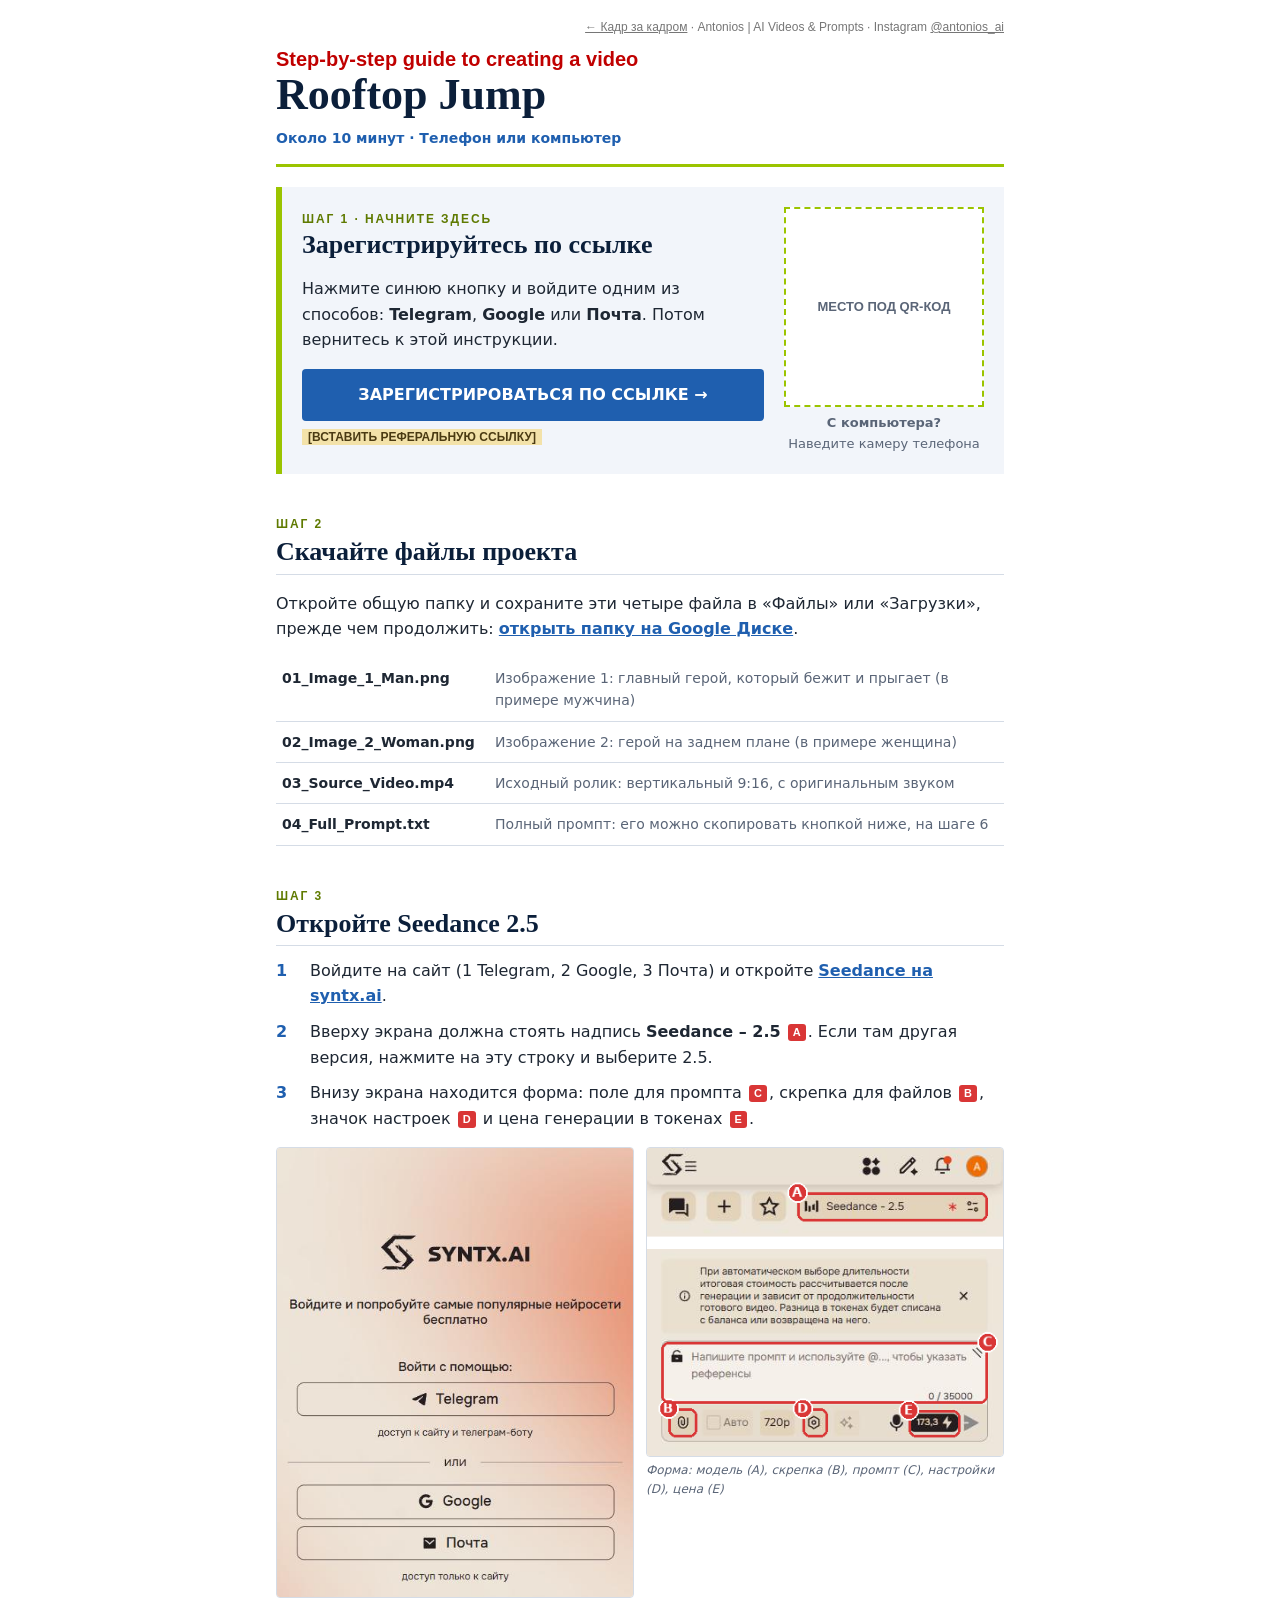
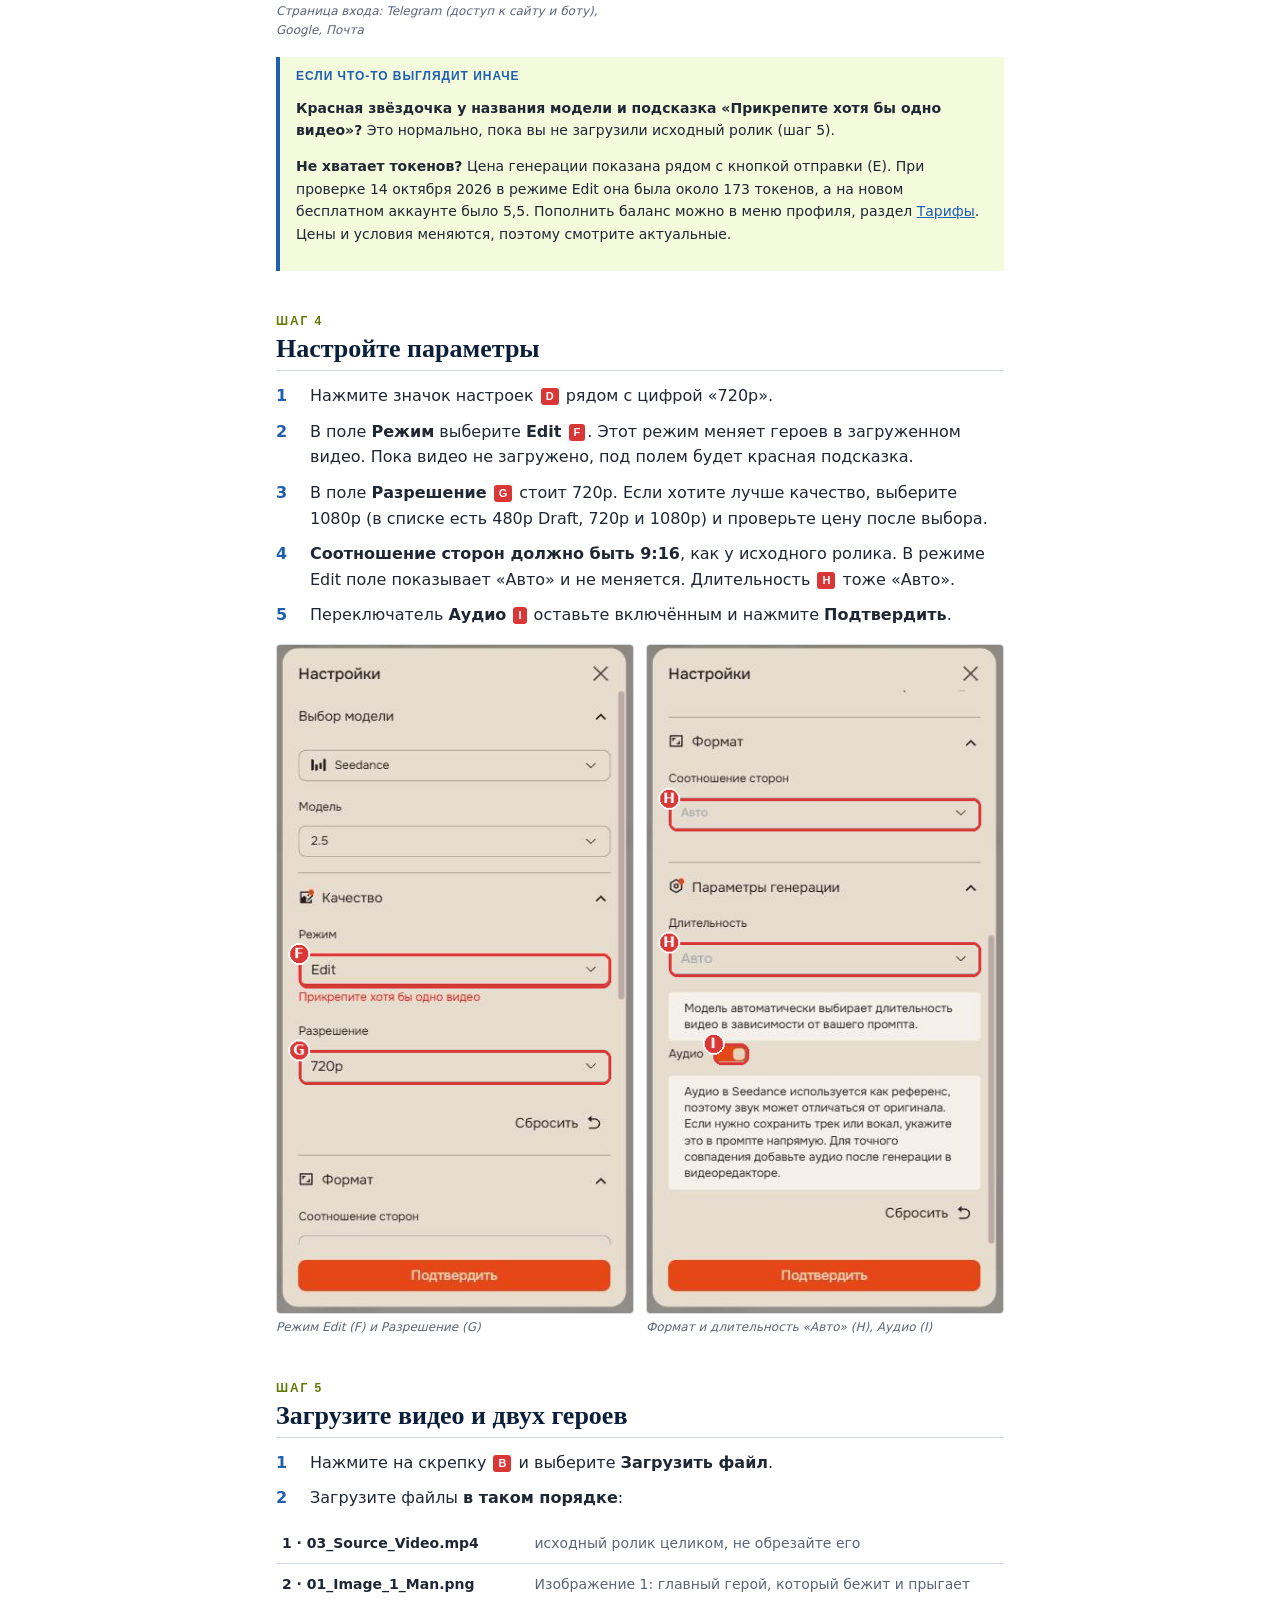
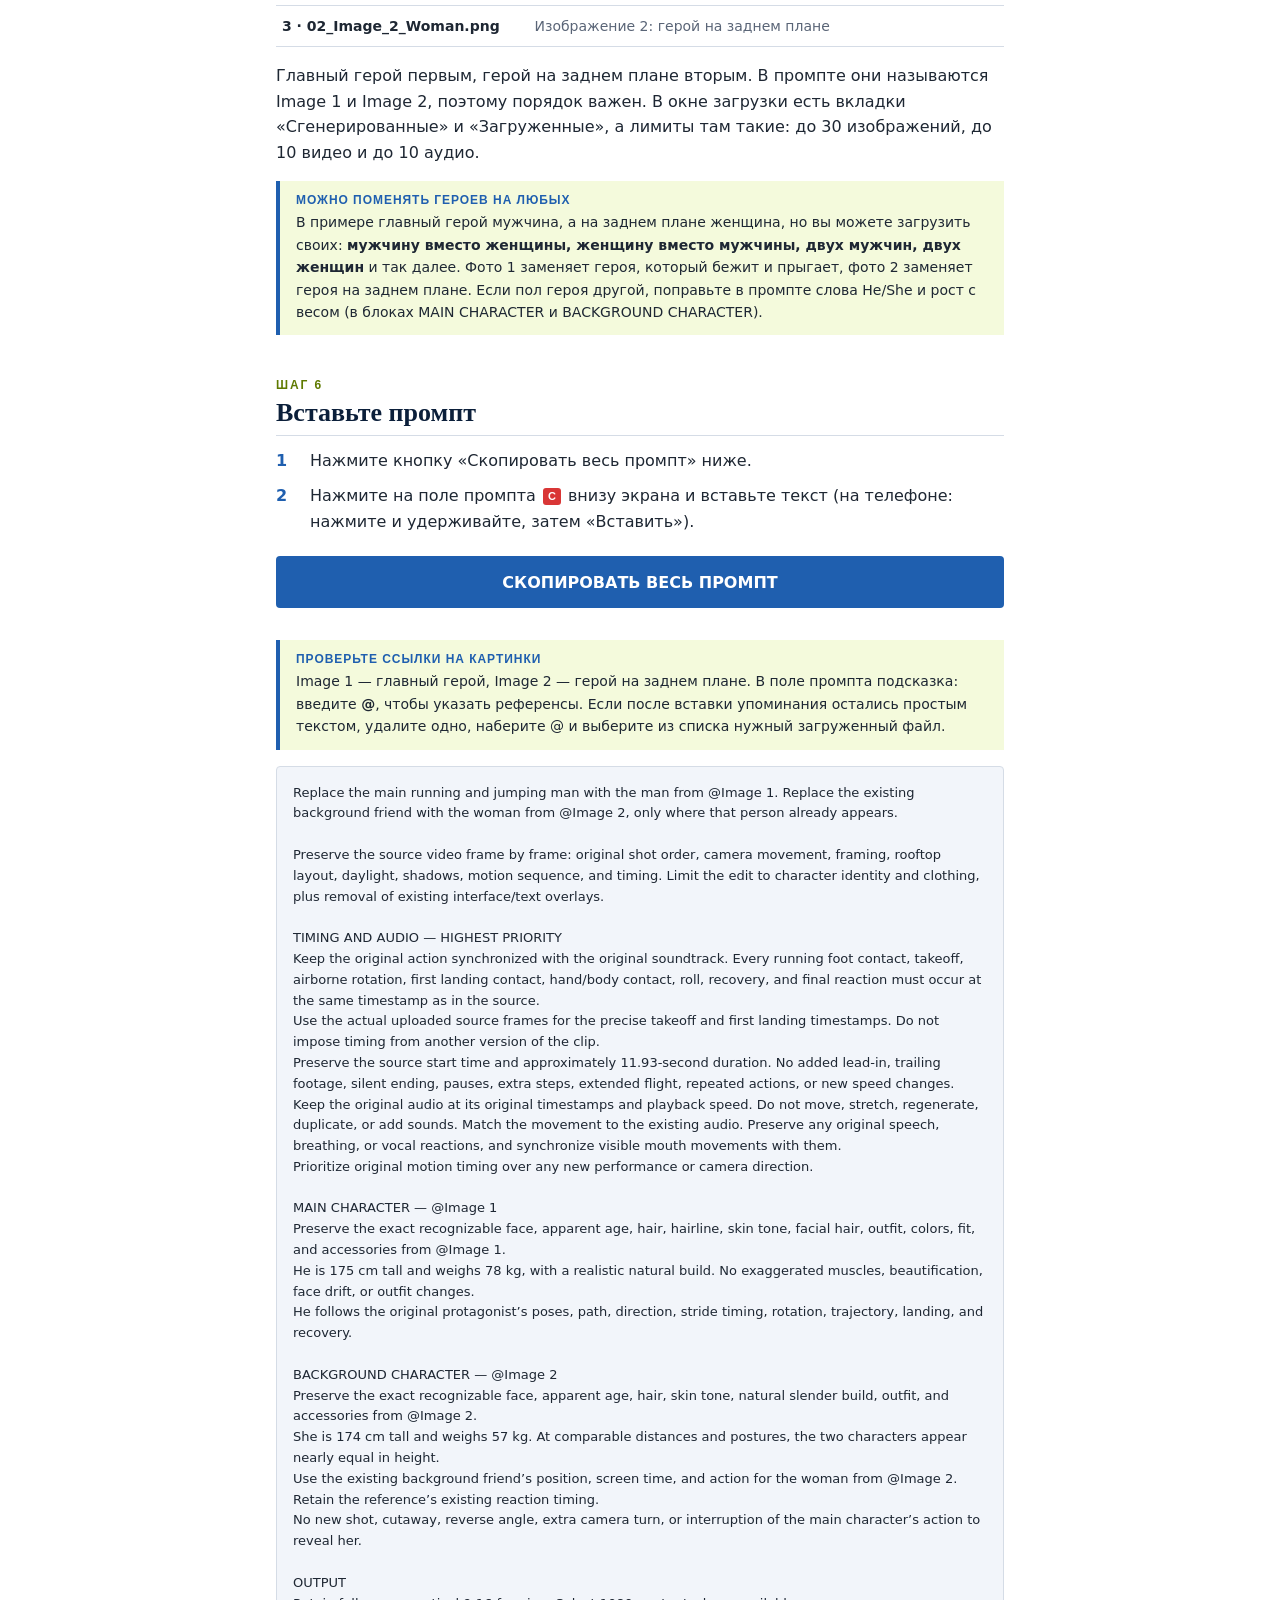
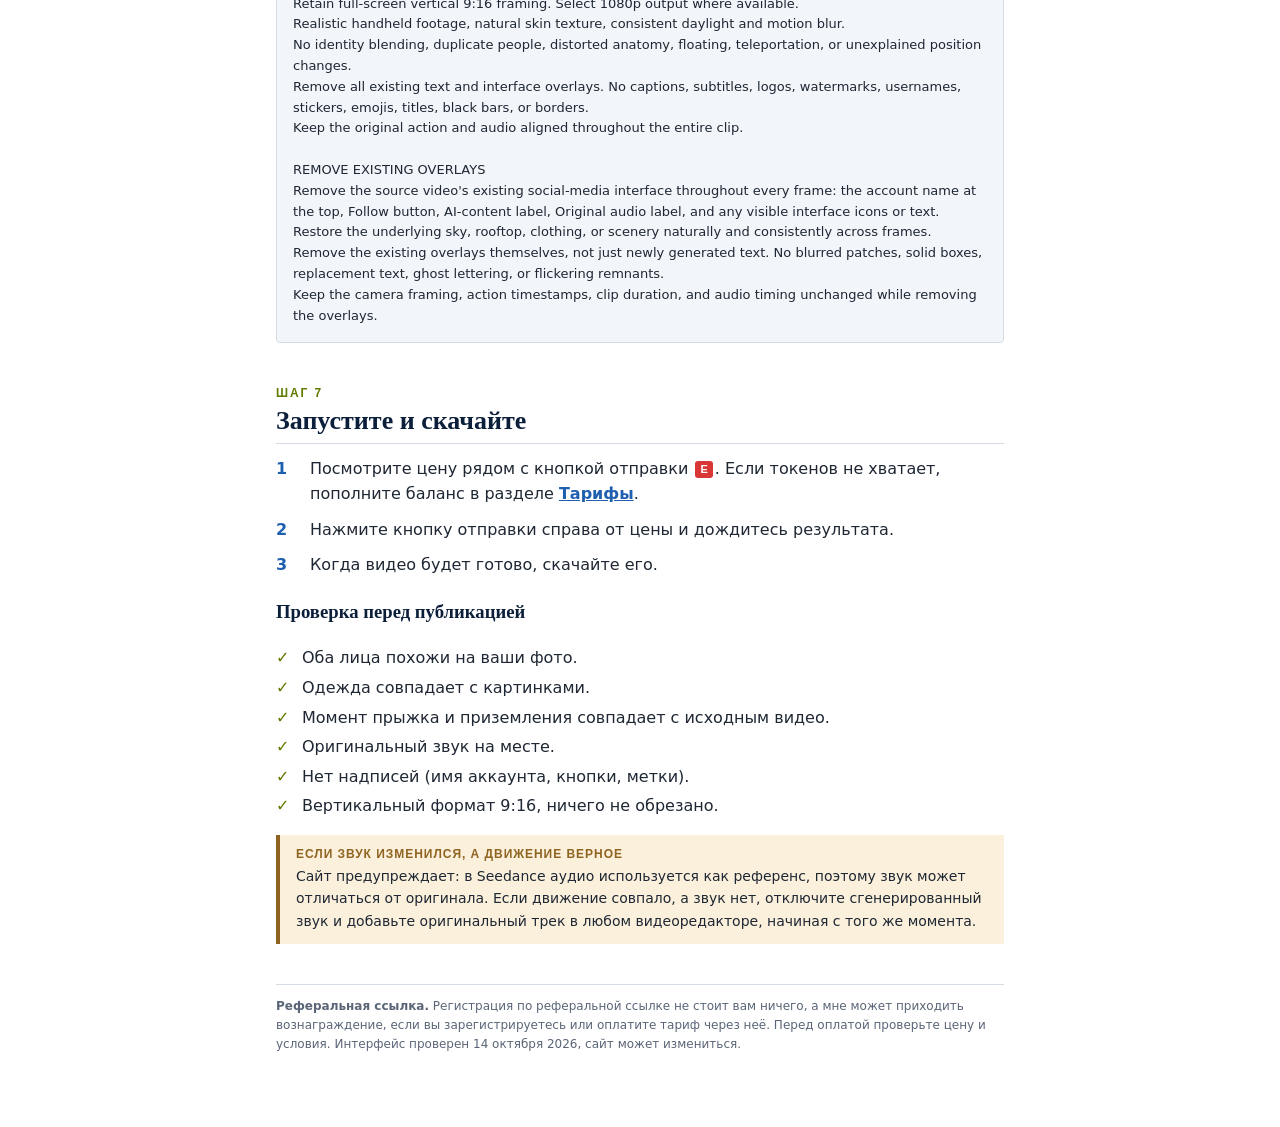
==== rooftop-jump/index.html @ 6270c0dc "Add files via upload" ====
<!doctype html><html lang="ru"><head><meta charset="utf-8"><meta name="viewport" content="width=device-width,initial-scale=1"><title>Rooftop Jump · Кадр за кадром</title>
<meta name="description" content="Пошаговая инструкция: меняем героев в ролике Rooftop Jump в Seedance на syntx.ai.">
<link rel="stylesheet" href="../style.css"></head><body><div class="wrap">
<p class="top"><a href="../">← Кадр за кадром</a> · Antonios | AI Videos &amp; Prompts · Instagram <a href="https://instagram.com/antonios_ai">@antonios_ai</a></p>
<p class="red">Step-by-step guide to creating a video</p>
<h1>Rooftop Jump</h1>
<p class="meta">Около 10 минут · Телефон или компьютер</p>

<div class="card"><div>
<div class="kick" style="margin:0 0 4px">Шаг 1 · Начните здесь</div>
<h2>Зарегистрируйтесь по ссылке</h2>
<p>Нажмите синюю кнопку и войдите одним из способов: <b>Telegram</b>, <b>Google</b> или <b>Почта</b>. Потом вернитесь к этой инструкции.</p>
<a class="btn" id="ref" href="REFERRAL_LINK_HERE" target="_blank" rel="noopener sponsored">ЗАРЕГИСТРИРОВАТЬСЯ ПО ССЫЛКЕ →</a>
<span class="ph" id="refph">[ВСТАВИТЬ РЕФЕРАЛЬНУЮ ССЫЛКУ]</span>
</div><div>
<div class="qr" id="qr">МЕСТО ПОД QR-КОД</div>
<p class="small"><b>С компьютера?</b><br>Наведите камеру телефона</p>
</div></div>

<div class="kick">Шаг 2</div><h2>Скачайте файлы проекта</h2>
<p>Откройте общую папку и сохраните эти четыре файла в «Файлы» или «Загрузки», прежде чем продолжить: <a href="https://drive.google.com/drive/folders/178pfjOL0a7B9rv44G6L7V-JMb2JosT3e?usp=sharing" target="_blank" rel="noopener"><b>открыть папку на Google Диске</b></a>.</p>
<table><tr><td>01_Image_1_Man.png</td><td>Изображение 1: главный герой, который бежит и прыгает (в примере мужчина)</td></tr>
<tr><td>02_Image_2_Woman.png</td><td>Изображение 2: герой на заднем плане (в примере женщина)</td></tr>
<tr><td>03_Source_Video.mp4</td><td>Исходный ролик: вертикальный 9:16, с оригинальным звуком</td></tr>
<tr><td>04_Full_Prompt.txt</td><td>Полный промпт: его можно скопировать кнопкой ниже, на шаге 6</td></tr></table>

<div class="kick">Шаг 3</div><h2>Откройте Seedance 2.5</h2>
<ol class="s">
<li>Войдите на сайт (1 Telegram, 2 Google, 3 Почта) и откройте <a href="https://syntx.ai/ru/video/seedance" target="_blank" rel="noopener"><b>Seedance на syntx.ai</b></a>.</li>
<li>Вверху экрана должна стоять надпись <b>Seedance – 2.5</b> <span class="tag">A</span>. Если там другая версия, нажмите на эту строку и выберите 2.5.</li>
<li>Внизу экрана находится форма: поле для промпта <span class="tag">C</span>, скрепка для файлов <span class="tag">B</span>, значок настроек <span class="tag">D</span> и цена генерации в токенах <span class="tag">E</span>.</li></ol>
<div class="shots"><figure><img src="../img/doc_login.png" alt="Страница входа syntx.ai" loading="lazy"><figcaption>Страница входа: Telegram (доступ к сайту и боту), Google, Почта</figcaption></figure>
<figure><img src="../img/doc_main.png" alt="Форма Seedance с отметками" loading="lazy"><figcaption>Форма: модель (A), скрепка (B), промпт (C), настройки (D), цена (E)</figcaption></figure></div>
<div class="call"><b class="h">Если что-то выглядит иначе</b>
<p><b>Красная звёздочка у названия модели и подсказка «Прикрепите хотя бы одно видео»?</b> Это нормально, пока вы не загрузили исходный ролик (шаг 5).</p>
<p><b>Не хватает токенов?</b> Цена генерации показана рядом с кнопкой отправки (E). При проверке 14 октября 2026 в режиме Edit она была около 173 токенов, а на новом бесплатном аккаунте было 5,5. Пополнить баланс можно в меню профиля, раздел <a href="https://syntx.ai/ru/user/plans" target="_blank" rel="noopener">Тарифы</a>. Цены и условия меняются, поэтому смотрите актуальные.</p></div>

<div class="kick">Шаг 4</div><h2>Настройте параметры</h2>
<ol class="s">
<li>Нажмите значок настроек <span class="tag">D</span> рядом с цифрой «720p».</li>
<li>В поле <b>Режим</b> выберите <b>Edit</b> <span class="tag">F</span>. Этот режим меняет героев в загруженном видео. Пока видео не загружено, под полем будет красная подсказка.</li>
<li>В поле <b>Разрешение</b> <span class="tag">G</span> стоит 720p. Если хотите лучше качество, выберите 1080p (в списке есть 480p Draft, 720p и 1080p) и проверьте цену после выбора.</li>
<li><b>Соотношение сторон должно быть 9:16</b>, как у исходного ролика. В режиме Edit поле показывает «Авто» и не меняется. Длительность <span class="tag">H</span> тоже «Авто».</li>
<li>Переключатель <b>Аудио</b> <span class="tag">I</span> оставьте включённым и нажмите <b>Подтвердить</b>.</li></ol>
<div class="shots"><figure><img src="../img/doc_set_top.png" alt="Настройки: режим и разрешение" loading="lazy"><figcaption>Режим Edit (F) и Разрешение (G)</figcaption></figure>
<figure><img src="../img/doc_set_bot.png" alt="Настройки: формат, длительность, аудио" loading="lazy"><figcaption>Формат и длительность «Авто» (H), Аудио (I)</figcaption></figure></div>

<div class="kick">Шаг 5</div><h2>Загрузите видео и двух героев</h2>
<ol class="s"><li>Нажмите на скрепку <span class="tag">B</span> и выберите <b>Загрузить файл</b>.</li><li>Загрузите файлы <b>в таком порядке</b>:</li></ol>
<table><tr><td>1 · 03_Source_Video.mp4</td><td>исходный ролик целиком, не обрезайте его</td></tr>
<tr><td>2 · 01_Image_1_Man.png</td><td>Изображение 1: главный герой, который бежит и прыгает</td></tr>
<tr><td>3 · 02_Image_2_Woman.png</td><td>Изображение 2: герой на заднем плане</td></tr></table>
<p>Главный герой первым, герой на заднем плане вторым. В промпте они называются Image 1 и Image 2, поэтому порядок важен. В окне загрузки есть вкладки «Сгенерированные» и «Загруженные», а лимиты там такие: до 30 изображений, до 10 видео и до 10 аудио.</p>
<div class="call"><b class="h">Можно поменять героев на любых</b>В примере главный герой мужчина, а на заднем плане женщина, но вы можете загрузить своих: <b>мужчину вместо женщины, женщину вместо мужчины, двух мужчин, двух женщин</b> и так далее. Фото 1 заменяет героя, который бежит и прыгает, фото 2 заменяет героя на заднем плане. Если пол героя другой, поправьте в промпте слова He/She и рост с весом (в блоках MAIN CHARACTER и BACKGROUND CHARACTER).</div>

<div class="kick">Шаг 6</div><h2>Вставьте промпт</h2>
<ol class="s"><li>Нажмите кнопку «Скопировать весь промпт» ниже.</li><li>Нажмите на поле промпта <span class="tag">C</span> внизу экрана и вставьте текст (на телефоне: нажмите и удерживайте, затем «Вставить»).</li></ol>
<div class="bar"><button class="btn" id="copy" type="button">СКОПИРОВАТЬ ВЕСЬ ПРОМПТ</button><p class="small" id="st" role="status" aria-live="polite"></p></div>
<div class="call"><b class="h">Проверьте ссылки на картинки</b>Image 1 — главный герой, Image 2 — герой на заднем плане. В поле промпта подсказка: введите <b>@</b>, чтобы указать референсы. Если после вставки упоминания остались простым текстом, удалите одно, наберите @ и выберите из списка нужный загруженный файл.</div>
<pre id="prompt">Replace the main running and jumping man with the man from @Image 1. Replace the existing background friend with the woman from @Image 2, only where that person already appears.

Preserve the source video frame by frame: original shot order, camera movement, framing, rooftop layout, daylight, shadows, motion sequence, and timing. Limit the edit to character identity and clothing, plus removal of existing interface/text overlays.

TIMING AND AUDIO — HIGHEST PRIORITY
Keep the original action synchronized with the original soundtrack. Every running foot contact, takeoff, airborne rotation, first landing contact, hand/body contact, roll, recovery, and final reaction must occur at the same timestamp as in the source.
Use the actual uploaded source frames for the precise takeoff and first landing timestamps. Do not impose timing from another version of the clip.
Preserve the source start time and approximately 11.93-second duration. No added lead-in, trailing footage, silent ending, pauses, extra steps, extended flight, repeated actions, or new speed changes.
Keep the original audio at its original timestamps and playback speed. Do not move, stretch, regenerate, duplicate, or add sounds. Match the movement to the existing audio. Preserve any original speech, breathing, or vocal reactions, and synchronize visible mouth movements with them.
Prioritize original motion timing over any new performance or camera direction.

MAIN CHARACTER — @Image 1
Preserve the exact recognizable face, apparent age, hair, hairline, skin tone, facial hair, outfit, colors, fit, and accessories from @Image 1.
He is 175 cm tall and weighs 78 kg, with a realistic natural build. No exaggerated muscles, beautification, face drift, or outfit changes.
He follows the original protagonist’s poses, path, direction, stride timing, rotation, trajectory, landing, and recovery.

BACKGROUND CHARACTER — @Image 2
Preserve the exact recognizable face, apparent age, hair, skin tone, natural slender build, outfit, and accessories from @Image 2.
She is 174 cm tall and weighs 57 kg. At comparable distances and postures, the two characters appear nearly equal in height.
Use the existing background friend’s position, screen time, and action for the woman from @Image 2. Retain the reference’s existing reaction timing.
No new shot, cutaway, reverse angle, extra camera turn, or interruption of the main character’s action to reveal her.

OUTPUT
Retain full-screen vertical 9:16 framing. Select 1080p output where available.
Realistic handheld footage, natural skin texture, consistent daylight and motion blur.
No identity blending, duplicate people, distorted anatomy, floating, teleportation, or unexplained position changes.
Remove all existing text and interface overlays. No captions, subtitles, logos, watermarks, usernames, stickers, emojis, titles, black bars, or borders.
Keep the original action and audio aligned throughout the entire clip.

REMOVE EXISTING OVERLAYS
Remove the source video&#x27;s existing social-media interface throughout every frame: the account name at the top, Follow button, AI-content label, Original audio label, and any visible interface icons or text.
Restore the underlying sky, rooftop, clothing, or scenery naturally and consistently across frames. Remove the existing overlays themselves, not just newly generated text. No blurred patches, solid boxes, replacement text, ghost lettering, or flickering remnants.
Keep the camera framing, action timestamps, clip duration, and audio timing unchanged while removing the overlays.</pre>

<div class="kick">Шаг 7</div><h2>Запустите и скачайте</h2>
<ol class="s"><li>Посмотрите цену рядом с кнопкой отправки <span class="tag">E</span>. Если токенов не хватает, пополните баланс в разделе <a href="https://syntx.ai/ru/user/plans" target="_blank" rel="noopener"><b>Тарифы</b></a>.</li>
<li>Нажмите кнопку отправки справа от цены и дождитесь результата.</li><li>Когда видео будет готово, скачайте его.</li></ol>
<h3 style="font-family:var(--head);color:var(--navy)">Проверка перед публикацией</h3>
<ul class="ck"><li>Оба лица похожи на ваши фото.</li><li>Одежда совпадает с картинками.</li><li>Момент прыжка и приземления совпадает с исходным видео.</li><li>Оригинальный звук на месте.</li><li>Нет надписей (имя аккаунта, кнопки, метки).</li><li>Вертикальный формат 9:16, ничего не обрезано.</li></ul>
<div class="call w"><b class="h">Если звук изменился, а движение верное</b>Сайт предупреждает: в Seedance аудио используется как референс, поэтому звук может отличаться от оригинала. Если движение совпало, а звук нет, отключите сгенерированный звук и добавьте оригинальный трек в любом видеоредакторе, начиная с того же момента.</div>
<p class="foot"><b>Реферальная ссылка.</b> Регистрация по реферальной ссылке не стоит вам ничего, а мне может приходить вознаграждение, если вы зарегистрируетесь или оплатите тариф через неё. Перед оплатой проверьте цену и условия. Интерфейс проверен 14 октября 2026, сайт может измениться.</p>
</div>
<script>
(function(){
// Реферальная ссылка и QR: замените REFERRAL_LINK_HERE в кнопке выше и QR_IMAGE (путь к картинке) ниже.
var QR_IMAGE='';
var ref=document.getElementById('ref');
if(ref.getAttribute('href')!=='REFERRAL_LINK_HERE'){document.getElementById('refph').style.display='none';}
else{ref.addEventListener('click',function(e){e.preventDefault();});}
if(QR_IMAGE){document.getElementById('qr').innerHTML='<img src="'+QR_IMAGE+'" alt="QR-код">';}
var btn=document.getElementById('copy'),st=document.getElementById('st'),pre=document.getElementById('prompt'),label=btn.textContent,t;
function ok(){btn.classList.add('done');btn.textContent='СКОПИРОВАНО ✓';st.textContent='Теперь вставьте текст в поле промпта.';clearTimeout(t);t=setTimeout(function(){btn.classList.remove('done');btn.textContent=label;},3500);}
function sel(){var r=document.createRange();r.selectNodeContents(pre);var s=getSelection();s.removeAllRanges();s.addRange(r);}
function fb(){sel();var d=false;try{d=document.execCommand('copy');}catch(e){}
 if(d){ok();}else{st.textContent='Текст выделен. Нажмите на него и удерживайте, затем выберите «Копировать».';}}
btn.addEventListener('click',function(){var x=pre.textContent;
 if(navigator.clipboard&&navigator.clipboard.writeText){navigator.clipboard.writeText(x).then(ok,fb);}else{fb();}});
})();
</script></body></html>
---- style.css ----
:root{--navy:#0B1F3A;--blue:#1F5FAF;--lime:#9BC400;--olive:#5F7A00;--grey:#5A6577;--card:#F2F5FA;--limebg:#F4FADC;--line:#D5DCE6;--bg:#FFFFFF;--fg:#1E2733;--amber:#8F6420;--amberbg:#FBF0DC;--head:Georgia,'Times New Roman',serif;--body:Verdana,Geneva,'DejaVu Sans',sans-serif}
@media (prefers-color-scheme:dark){:root:not([data-theme=light]){--bg:#0F1724;--fg:#E6EBF2;--navy:#F2F6FC;--blue:#6FA3E8;--grey:#A3AEBF;--card:#18233A;--limebg:#1F2A12;--line:#2C3A52;--olive:#B7D84A;--amber:#E3B766;--amberbg:#2B2413;color-scheme:dark}}
*{box-sizing:border-box}
body{margin:0;background:var(--bg);color:var(--fg);font-family:var(--body);font-size:16px;line-height:1.6}
.wrap{max-width:760px;margin:0 auto;padding:20px 16px 60px}
.top{text-align:right;font:12px Arial,sans-serif;color:#767676;margin:0 0 14px}
.top a{color:inherit}
h1{font-family:var(--head);color:var(--navy);font-size:clamp(30px,7vw,44px);line-height:1.1;margin:0 0 8px;text-wrap:balance}
h2{font-family:var(--head);color:var(--navy);font-size:26px;line-height:1.2;margin:0 0 10px;padding-bottom:6px;border-bottom:1px solid var(--line)}
.kick{font:700 12px/1 Arial,sans-serif;letter-spacing:.16em;text-transform:uppercase;color:var(--olive);margin:44px 0 6px}
.red{font:700 clamp(16px,4vw,20px) Arial,sans-serif;color:#C00000;margin:0}
.meta{color:var(--blue);font-weight:700;font-size:14px;margin:0 0 20px;padding-bottom:14px;border-bottom:3px solid var(--lime)}
a{color:var(--blue)}
.card{background:var(--card);border-left:6px solid var(--lime);padding:20px;display:grid;gap:20px;grid-template-columns:1fr}
@media(min-width:620px){.card{grid-template-columns:1fr 200px;align-items:center}}
.card h2{border:0;padding:0;margin:4px 0 8px}
.btn{display:block;background:var(--blue);color:#fff!important;text-decoration:none;font:700 16px var(--body);text-align:center;padding:16px 20px;border:0;border-radius:4px;width:100%;cursor:pointer;min-height:52px}
.btn.done{background:var(--limebg);color:var(--olive)!important;outline:2px solid var(--olive)}
.qr{border:2px dashed var(--lime);background:var(--bg);aspect-ratio:1;display:flex;align-items:center;justify-content:center;text-align:center;font:700 13px Arial,sans-serif;color:var(--grey);padding:10px}
.qr img{width:100%;height:auto}
.small{font-size:13px;color:var(--grey);text-align:center;margin:6px 0 0}
.ph{background:#F3E2A9;color:#4A3A12;font:700 12px Arial,sans-serif;padding:1px 6px;display:inline-block;margin-top:8px}
table{border-collapse:collapse;width:100%;font-size:14px}
td{padding:9px 6px;border-bottom:1px solid var(--line);vertical-align:top}
td:first-child{font-weight:700;white-space:nowrap;padding-right:14px}td+td{color:var(--grey)}
ol.s{padding-left:0;list-style:none;counter-reset:n;margin:12px 0}
ol.s li{counter-increment:n;position:relative;padding-left:34px;margin:0 0 10px}
ol.s li::before{content:counter(n);position:absolute;left:0;top:0;font-weight:700;color:var(--blue)}
.tag{display:inline-block;background:#D93636;color:#fff;font:700 11px Arial,sans-serif;border-radius:3px;padding:0 5px;margin:0 2px;line-height:17px;vertical-align:1px}
.shots{display:grid;grid-template-columns:1fr 1fr;gap:12px;margin:16px 0}
.shots figure{margin:0}.shots img{width:100%;height:auto;border:1px solid var(--line);border-radius:4px;display:block}
figcaption{font-size:12px;color:var(--grey);font-style:italic;margin-top:4px}
.call{background:var(--limebg);border-left:4px solid var(--blue);padding:12px 16px;margin:16px 0;font-size:14px}
.call b.h{display:block;font:700 12px Arial,sans-serif;letter-spacing:.08em;text-transform:uppercase;color:var(--blue);margin-bottom:4px}
.call.w{background:var(--amberbg);border-color:var(--amber)}.call.w b.h{color:var(--amber)}
pre{background:var(--card);border:1px solid var(--line);border-radius:4px;padding:16px;font:13px/1.6 var(--body);white-space:pre-wrap;overflow-wrap:anywhere;margin:10px 0}
.bar{position:sticky;top:0;background:var(--bg);padding:10px 0;z-index:2}
ul.ck{list-style:none;padding:0}ul.ck li{padding-left:26px;position:relative;margin:4px 0}ul.ck li::before{content:"✓";position:absolute;left:0;color:var(--olive);font-weight:700}
.foot{font-size:12px;color:var(--grey);margin-top:40px;border-top:1px solid var(--line);padding-top:12px}
.tile{display:block;text-decoration:none;color:inherit;border:1px solid var(--line);border-left:6px solid var(--lime);padding:18px 20px;background:var(--card);margin:14px 0}
.tile:hover{border-left-color:var(--blue)}
.tile h2{border:0;margin:0 0 6px;padding:0}.tile p{margin:0;color:var(--grey);font-size:14px}
.tile span{color:var(--blue);font-weight:700;font-size:14px}
@media(max-width:619px){.card>div:nth-child(2){display:none}}
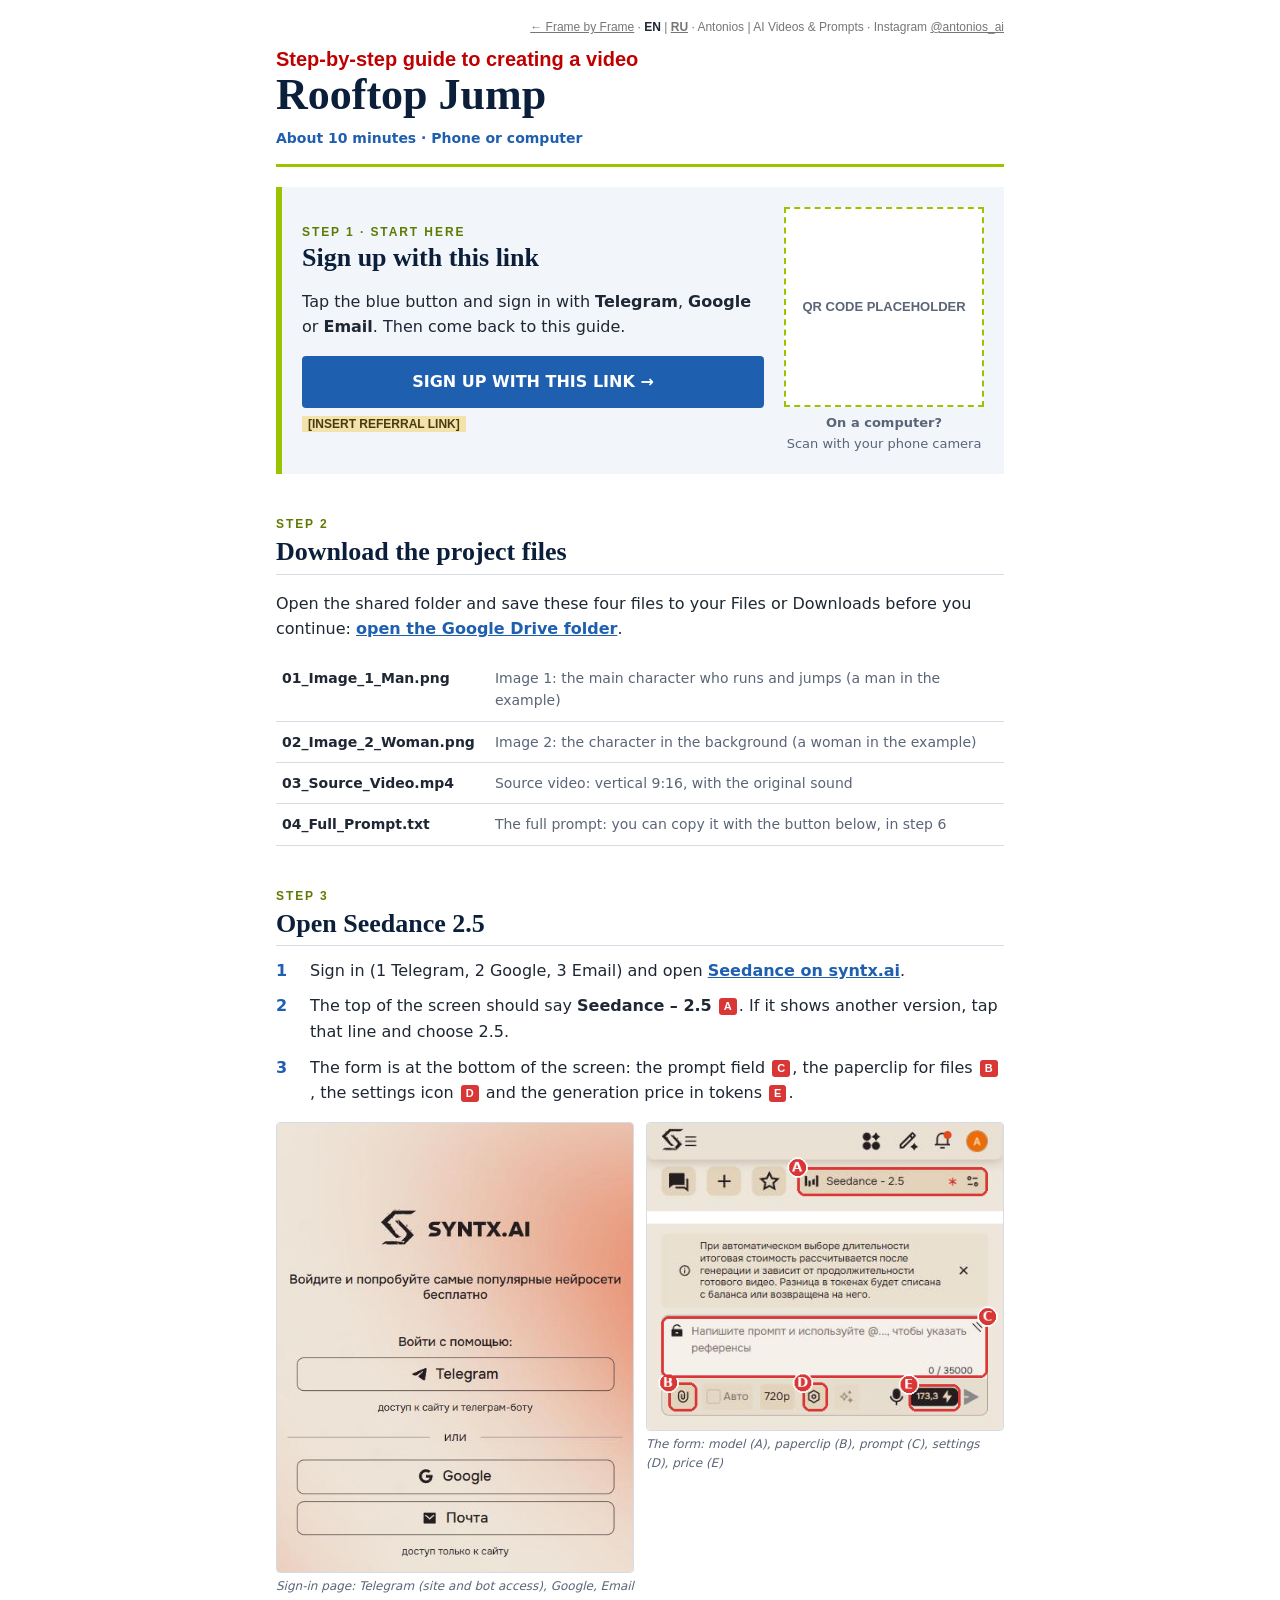
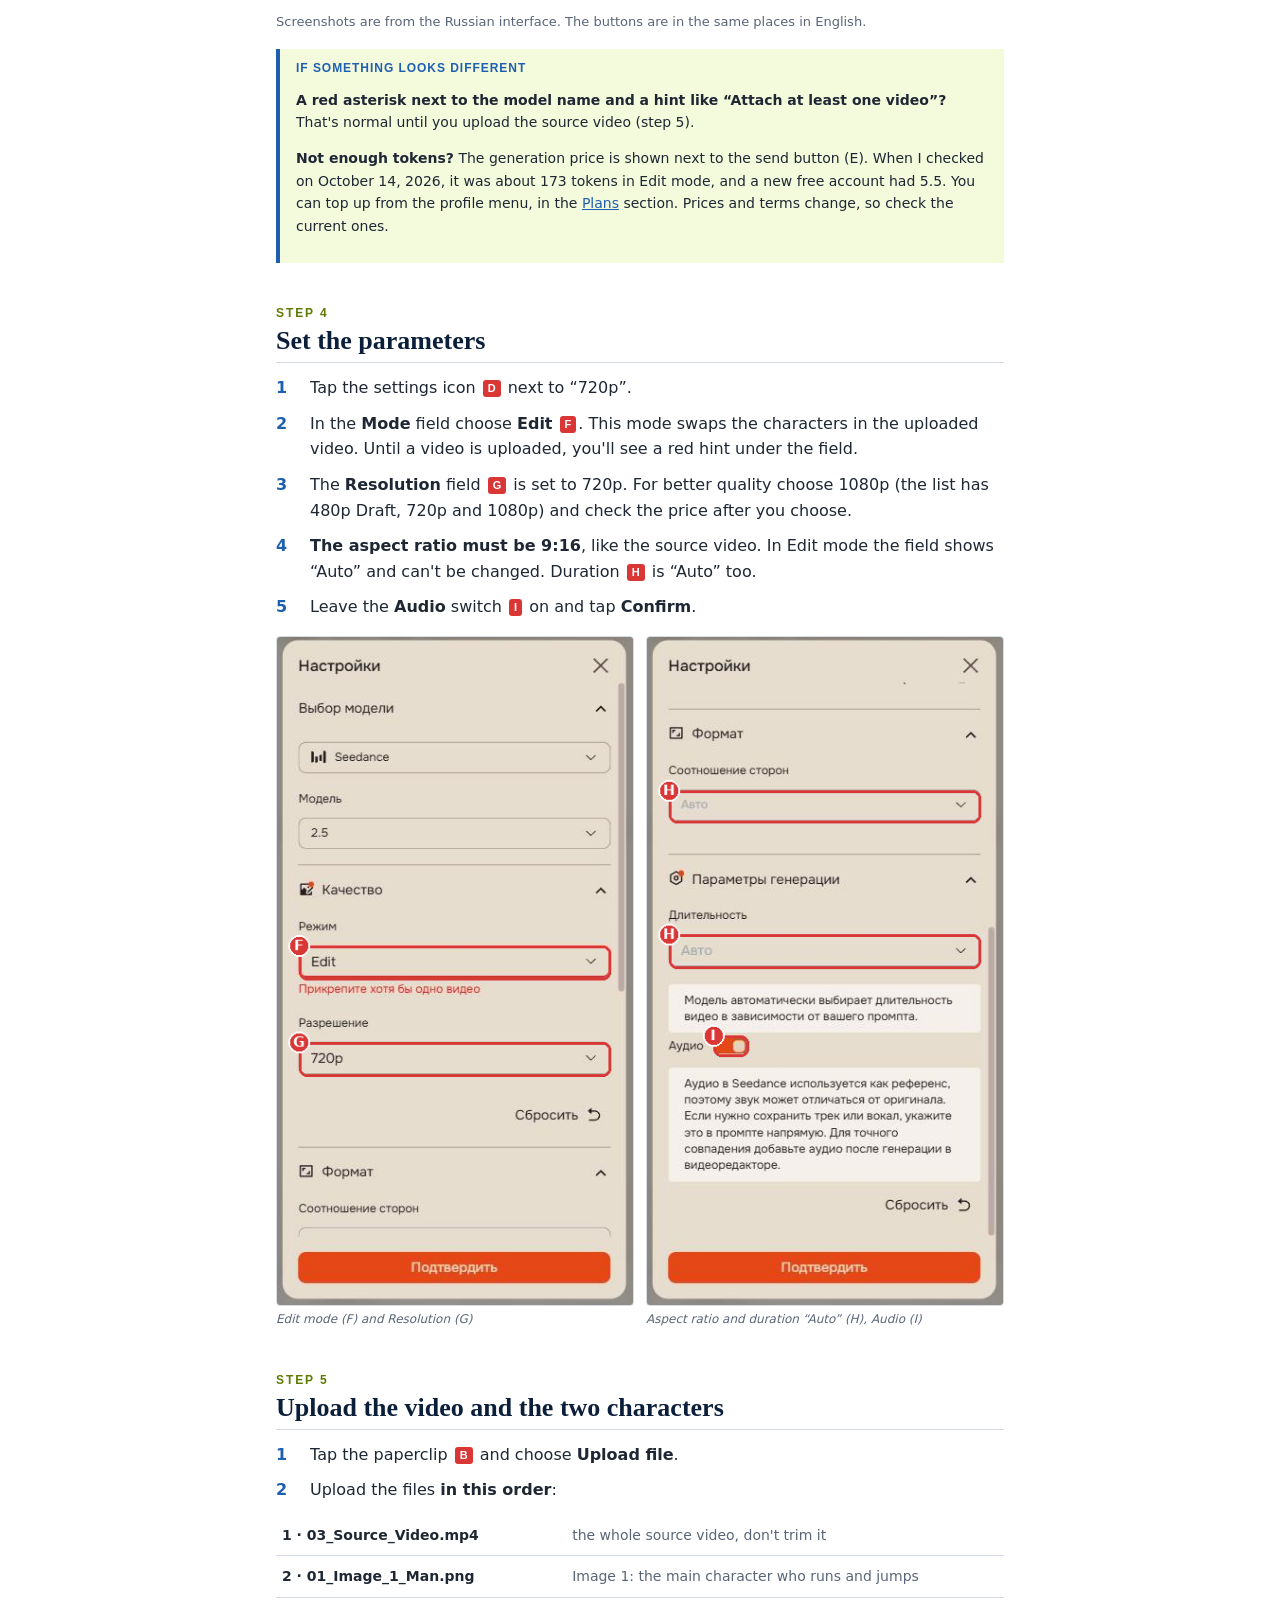
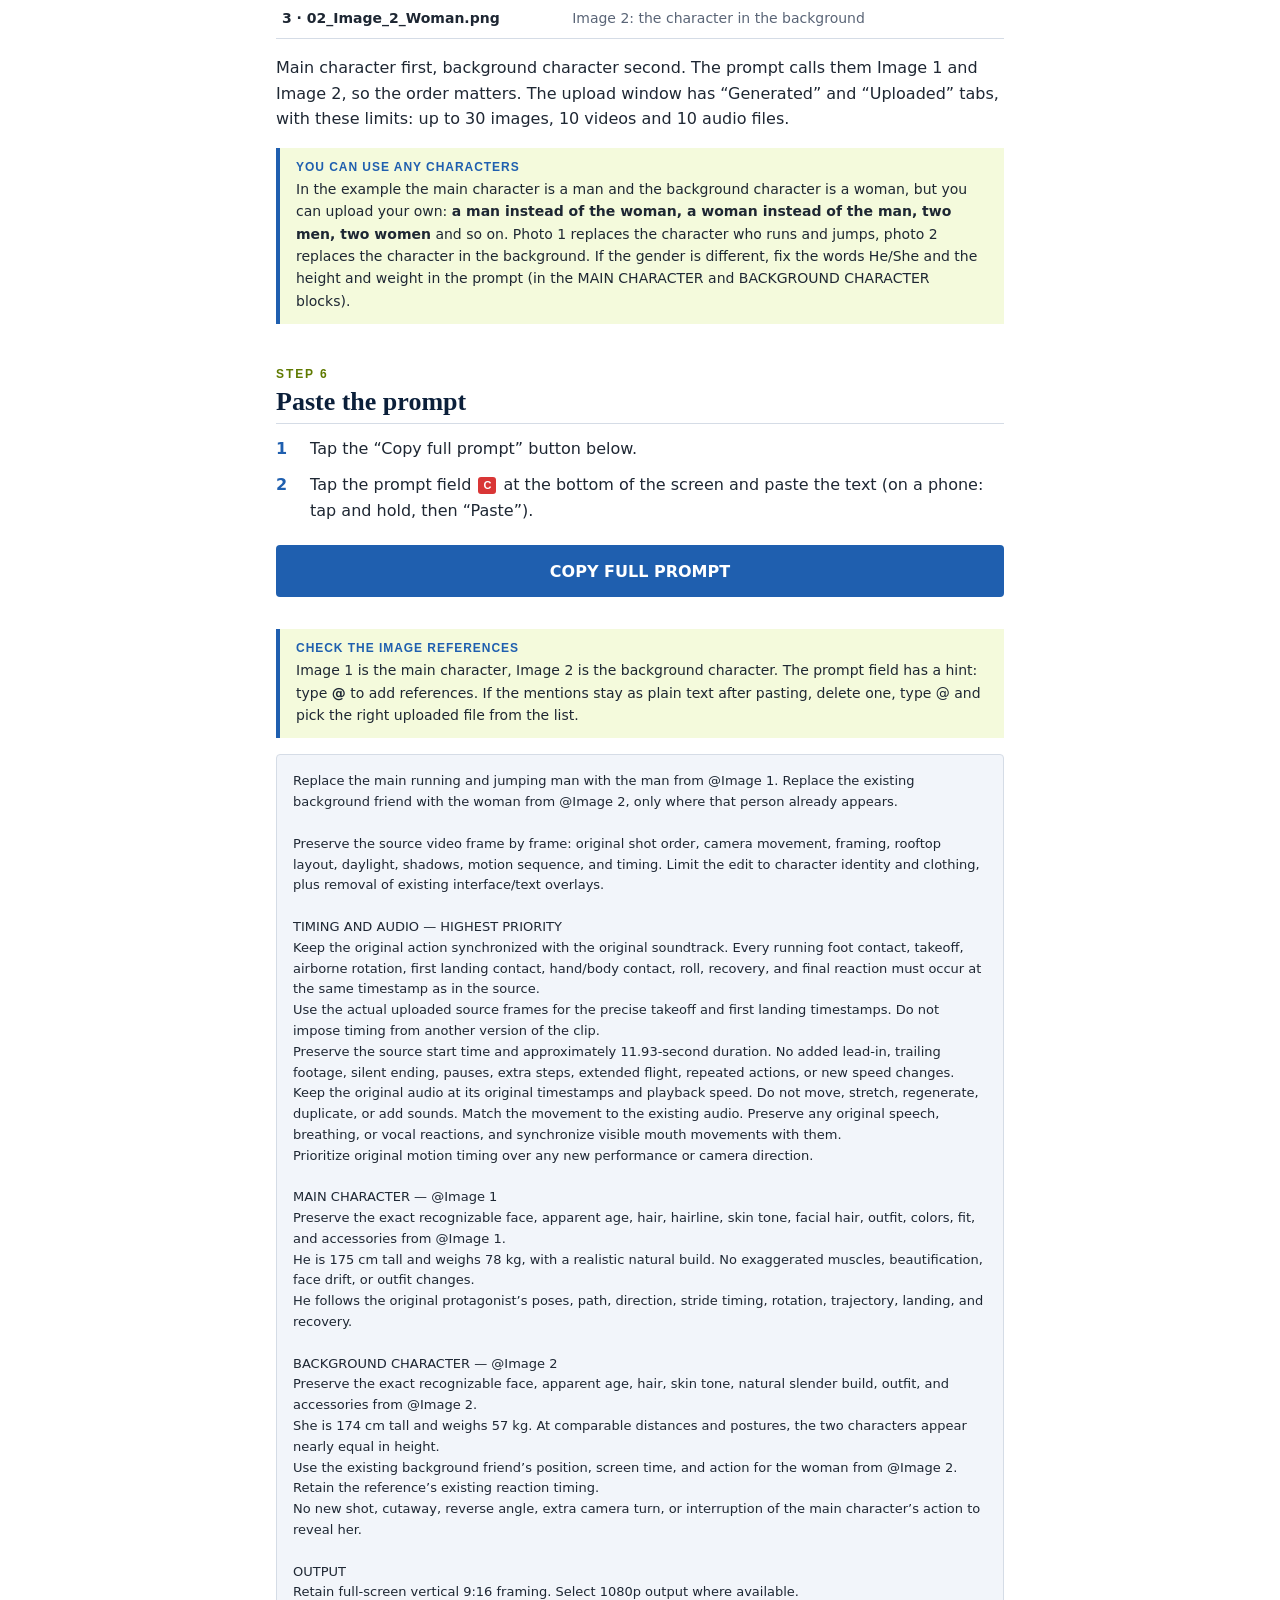
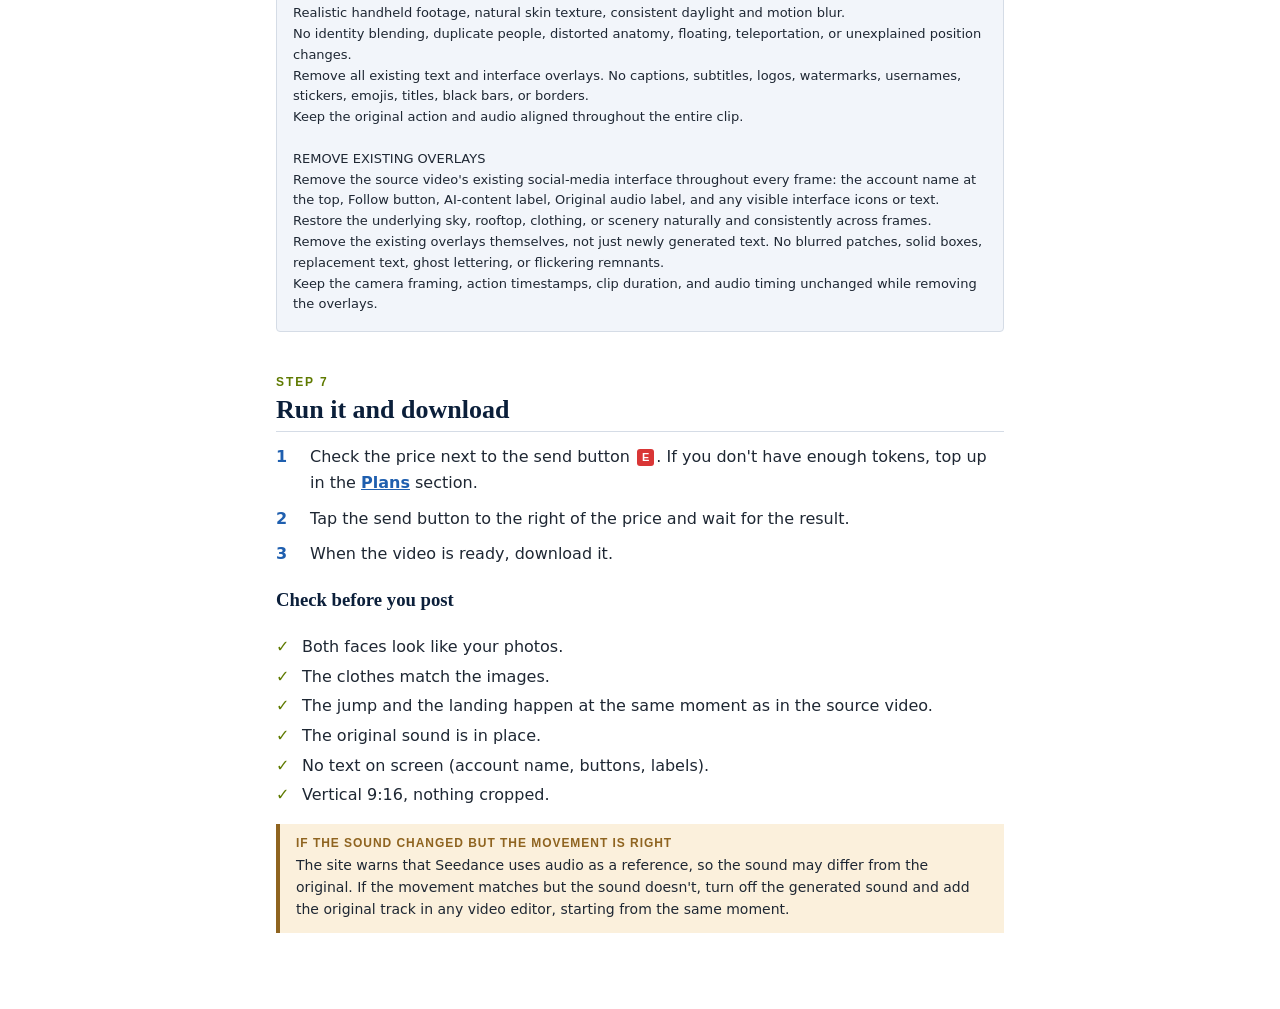
==== commit e494172d: "Add files via upload" ====
--- a/rooftop-jump/index.html
+++ b/rooftop-jump/index.html
@@ -1,62 +1,64 @@
-<!doctype html><html lang="ru"><head><meta charset="utf-8"><meta name="viewport" content="width=device-width,initial-scale=1"><title>Rooftop Jump · Кадр за кадром</title>
-<meta name="description" content="Пошаговая инструкция: меняем героев в ролике Rooftop Jump в Seedance на syntx.ai.">
+<!doctype html><html lang="en"><head><meta charset="utf-8"><meta name="viewport" content="width=device-width,initial-scale=1"><title>Rooftop Jump · Frame by Frame</title>
+<meta name="description" content="Step-by-step guide: swap the characters in the Rooftop Jump video with Seedance on syntx.ai.">
+<link rel="alternate" hreflang="en" href="https://nova-leks.github.io/kadr-za-kadrom/rooftop-jump/"><link rel="alternate" hreflang="ru" href="https://nova-leks.github.io/kadr-za-kadrom/ru/rooftop-jump/">
 <link rel="stylesheet" href="../style.css"></head><body><div class="wrap">
-<p class="top"><a href="../">← Кадр за кадром</a> · Antonios | AI Videos &amp; Prompts · Instagram <a href="https://instagram.com/antonios_ai">@antonios_ai</a></p>
+<p class="top"><a href="../">← Frame by Frame</a> · <span class="lang"><b>EN</b> | <a href="../ru/rooftop-jump/" hreflang="ru">RU</a></span> · Antonios | AI Videos &amp; Prompts · Instagram <a href="https://instagram.com/antonios_ai">@antonios_ai</a></p>
 <p class="red">Step-by-step guide to creating a video</p>
 <h1>Rooftop Jump</h1>
-<p class="meta">Около 10 минут · Телефон или компьютер</p>
+<p class="meta">About 10 minutes · Phone or computer</p>
 
 <div class="card"><div>
-<div class="kick" style="margin:0 0 4px">Шаг 1 · Начните здесь</div>
-<h2>Зарегистрируйтесь по ссылке</h2>
-<p>Нажмите синюю кнопку и войдите одним из способов: <b>Telegram</b>, <b>Google</b> или <b>Почта</b>. Потом вернитесь к этой инструкции.</p>
-<a class="btn" id="ref" href="REFERRAL_LINK_HERE" target="_blank" rel="noopener sponsored">ЗАРЕГИСТРИРОВАТЬСЯ ПО ССЫЛКЕ →</a>
-<span class="ph" id="refph">[ВСТАВИТЬ РЕФЕРАЛЬНУЮ ССЫЛКУ]</span>
+<div class="kick" style="margin:0 0 4px">Step 1 · Start here</div>
+<h2>Sign up with this link</h2>
+<p>Tap the blue button and sign in with <b>Telegram</b>, <b>Google</b> or <b>Email</b>. Then come back to this guide.</p>
+<a class="btn" id="ref" href="REFERRAL_LINK_HERE" target="_blank" rel="noopener sponsored">SIGN UP WITH THIS LINK →</a>
+<span class="ph" id="refph">[INSERT REFERRAL LINK]</span>
 </div><div>
-<div class="qr" id="qr">МЕСТО ПОД QR-КОД</div>
-<p class="small"><b>С компьютера?</b><br>Наведите камеру телефона</p>
+<div class="qr" id="qr">QR CODE PLACEHOLDER</div>
+<p class="small"><b>On a computer?</b><br>Scan with your phone camera</p>
 </div></div>
 
-<div class="kick">Шаг 2</div><h2>Скачайте файлы проекта</h2>
-<p>Откройте общую папку и сохраните эти четыре файла в «Файлы» или «Загрузки», прежде чем продолжить: <a href="https://drive.google.com/drive/folders/178pfjOL0a7B9rv44G6L7V-JMb2JosT3e?usp=sharing" target="_blank" rel="noopener"><b>открыть папку на Google Диске</b></a>.</p>
-<table><tr><td>01_Image_1_Man.png</td><td>Изображение 1: главный герой, который бежит и прыгает (в примере мужчина)</td></tr>
-<tr><td>02_Image_2_Woman.png</td><td>Изображение 2: герой на заднем плане (в примере женщина)</td></tr>
-<tr><td>03_Source_Video.mp4</td><td>Исходный ролик: вертикальный 9:16, с оригинальным звуком</td></tr>
-<tr><td>04_Full_Prompt.txt</td><td>Полный промпт: его можно скопировать кнопкой ниже, на шаге 6</td></tr></table>
+<div class="kick">Step 2</div><h2>Download the project files</h2>
+<p>Open the shared folder and save these four files to your Files or Downloads before you continue: <a href="https://drive.google.com/drive/folders/178pfjOL0a7B9rv44G6L7V-JMb2JosT3e?usp=sharing" target="_blank" rel="noopener"><b>open the Google Drive folder</b></a>.</p>
+<table><tr><td>01_Image_1_Man.png</td><td>Image 1: the main character who runs and jumps (a man in the example)</td></tr>
+<tr><td>02_Image_2_Woman.png</td><td>Image 2: the character in the background (a woman in the example)</td></tr>
+<tr><td>03_Source_Video.mp4</td><td>Source video: vertical 9:16, with the original sound</td></tr>
+<tr><td>04_Full_Prompt.txt</td><td>The full prompt: you can copy it with the button below, in step 6</td></tr></table>
 
-<div class="kick">Шаг 3</div><h2>Откройте Seedance 2.5</h2>
+<div class="kick">Step 3</div><h2>Open Seedance 2.5</h2>
 <ol class="s">
-<li>Войдите на сайт (1 Telegram, 2 Google, 3 Почта) и откройте <a href="https://syntx.ai/ru/video/seedance" target="_blank" rel="noopener"><b>Seedance на syntx.ai</b></a>.</li>
-<li>Вверху экрана должна стоять надпись <b>Seedance – 2.5</b> <span class="tag">A</span>. Если там другая версия, нажмите на эту строку и выберите 2.5.</li>
-<li>Внизу экрана находится форма: поле для промпта <span class="tag">C</span>, скрепка для файлов <span class="tag">B</span>, значок настроек <span class="tag">D</span> и цена генерации в токенах <span class="tag">E</span>.</li></ol>
-<div class="shots"><figure><img src="../img/doc_login.png" alt="Страница входа syntx.ai" loading="lazy"><figcaption>Страница входа: Telegram (доступ к сайту и боту), Google, Почта</figcaption></figure>
-<figure><img src="../img/doc_main.png" alt="Форма Seedance с отметками" loading="lazy"><figcaption>Форма: модель (A), скрепка (B), промпт (C), настройки (D), цена (E)</figcaption></figure></div>
-<div class="call"><b class="h">Если что-то выглядит иначе</b>
-<p><b>Красная звёздочка у названия модели и подсказка «Прикрепите хотя бы одно видео»?</b> Это нормально, пока вы не загрузили исходный ролик (шаг 5).</p>
-<p><b>Не хватает токенов?</b> Цена генерации показана рядом с кнопкой отправки (E). При проверке 14 октября 2026 в режиме Edit она была около 173 токенов, а на новом бесплатном аккаунте было 5,5. Пополнить баланс можно в меню профиля, раздел <a href="https://syntx.ai/ru/user/plans" target="_blank" rel="noopener">Тарифы</a>. Цены и условия меняются, поэтому смотрите актуальные.</p></div>
+<li>Sign in (1 Telegram, 2 Google, 3 Email) and open <a href="https://syntx.ai/video/seedance" target="_blank" rel="noopener"><b>Seedance on syntx.ai</b></a>.</li>
+<li>The top of the screen should say <b>Seedance – 2.5</b> <span class="tag">A</span>. If it shows another version, tap that line and choose 2.5.</li>
+<li>The form is at the bottom of the screen: the prompt field <span class="tag">C</span>, the paperclip for files <span class="tag">B</span>, the settings icon <span class="tag">D</span> and the generation price in tokens <span class="tag">E</span>.</li></ol>
+<div class="shots"><figure><img src="../img/doc_login.png" alt="syntx.ai sign-in page" loading="lazy"><figcaption>Sign-in page: Telegram (site and bot access), Google, Email</figcaption></figure>
+<figure><img src="../img/doc_main.png" alt="Seedance form with markers" loading="lazy"><figcaption>The form: model (A), paperclip (B), prompt (C), settings (D), price (E)</figcaption></figure></div>
+<p class="small" style="text-align:left">Screenshots are from the Russian interface. The buttons are in the same places in English.</p>
+<div class="call"><b class="h">If something looks different</b>
+<p><b>A red asterisk next to the model name and a hint like “Attach at least one video”?</b> That's normal until you upload the source video (step 5).</p>
+<p><b>Not enough tokens?</b> The generation price is shown next to the send button (E). When I checked on October 14, 2026, it was about 173 tokens in Edit mode, and a new free account had 5.5. You can top up from the profile menu, in the <a href="https://syntx.ai/user/plans" target="_blank" rel="noopener">Plans</a> section. Prices and terms change, so check the current ones.</p></div>
 
-<div class="kick">Шаг 4</div><h2>Настройте параметры</h2>
+<div class="kick">Step 4</div><h2>Set the parameters</h2>
 <ol class="s">
-<li>Нажмите значок настроек <span class="tag">D</span> рядом с цифрой «720p».</li>
-<li>В поле <b>Режим</b> выберите <b>Edit</b> <span class="tag">F</span>. Этот режим меняет героев в загруженном видео. Пока видео не загружено, под полем будет красная подсказка.</li>
-<li>В поле <b>Разрешение</b> <span class="tag">G</span> стоит 720p. Если хотите лучше качество, выберите 1080p (в списке есть 480p Draft, 720p и 1080p) и проверьте цену после выбора.</li>
-<li><b>Соотношение сторон должно быть 9:16</b>, как у исходного ролика. В режиме Edit поле показывает «Авто» и не меняется. Длительность <span class="tag">H</span> тоже «Авто».</li>
-<li>Переключатель <b>Аудио</b> <span class="tag">I</span> оставьте включённым и нажмите <b>Подтвердить</b>.</li></ol>
-<div class="shots"><figure><img src="../img/doc_set_top.png" alt="Настройки: режим и разрешение" loading="lazy"><figcaption>Режим Edit (F) и Разрешение (G)</figcaption></figure>
-<figure><img src="../img/doc_set_bot.png" alt="Настройки: формат, длительность, аудио" loading="lazy"><figcaption>Формат и длительность «Авто» (H), Аудио (I)</figcaption></figure></div>
+<li>Tap the settings icon <span class="tag">D</span> next to “720p”.</li>
+<li>In the <b>Mode</b> field choose <b>Edit</b> <span class="tag">F</span>. This mode swaps the characters in the uploaded video. Until a video is uploaded, you'll see a red hint under the field.</li>
+<li>The <b>Resolution</b> field <span class="tag">G</span> is set to 720p. For better quality choose 1080p (the list has 480p Draft, 720p and 1080p) and check the price after you choose.</li>
+<li><b>The aspect ratio must be 9:16</b>, like the source video. In Edit mode the field shows “Auto” and can't be changed. Duration <span class="tag">H</span> is “Auto” too.</li>
+<li>Leave the <b>Audio</b> switch <span class="tag">I</span> on and tap <b>Confirm</b>.</li></ol>
+<div class="shots"><figure><img src="../img/doc_set_top.png" alt="Settings: mode and resolution" loading="lazy"><figcaption>Edit mode (F) and Resolution (G)</figcaption></figure>
+<figure><img src="../img/doc_set_bot.png" alt="Settings: aspect ratio, duration, audio" loading="lazy"><figcaption>Aspect ratio and duration “Auto” (H), Audio (I)</figcaption></figure></div>
 
-<div class="kick">Шаг 5</div><h2>Загрузите видео и двух героев</h2>
-<ol class="s"><li>Нажмите на скрепку <span class="tag">B</span> и выберите <b>Загрузить файл</b>.</li><li>Загрузите файлы <b>в таком порядке</b>:</li></ol>
-<table><tr><td>1 · 03_Source_Video.mp4</td><td>исходный ролик целиком, не обрезайте его</td></tr>
-<tr><td>2 · 01_Image_1_Man.png</td><td>Изображение 1: главный герой, который бежит и прыгает</td></tr>
-<tr><td>3 · 02_Image_2_Woman.png</td><td>Изображение 2: герой на заднем плане</td></tr></table>
-<p>Главный герой первым, герой на заднем плане вторым. В промпте они называются Image 1 и Image 2, поэтому порядок важен. В окне загрузки есть вкладки «Сгенерированные» и «Загруженные», а лимиты там такие: до 30 изображений, до 10 видео и до 10 аудио.</p>
-<div class="call"><b class="h">Можно поменять героев на любых</b>В примере главный герой мужчина, а на заднем плане женщина, но вы можете загрузить своих: <b>мужчину вместо женщины, женщину вместо мужчины, двух мужчин, двух женщин</b> и так далее. Фото 1 заменяет героя, который бежит и прыгает, фото 2 заменяет героя на заднем плане. Если пол героя другой, поправьте в промпте слова He/She и рост с весом (в блоках MAIN CHARACTER и BACKGROUND CHARACTER).</div>
+<div class="kick">Step 5</div><h2>Upload the video and the two characters</h2>
+<ol class="s"><li>Tap the paperclip <span class="tag">B</span> and choose <b>Upload file</b>.</li><li>Upload the files <b>in this order</b>:</li></ol>
+<table><tr><td>1 · 03_Source_Video.mp4</td><td>the whole source video, don't trim it</td></tr>
+<tr><td>2 · 01_Image_1_Man.png</td><td>Image 1: the main character who runs and jumps</td></tr>
+<tr><td>3 · 02_Image_2_Woman.png</td><td>Image 2: the character in the background</td></tr></table>
+<p>Main character first, background character second. The prompt calls them Image 1 and Image 2, so the order matters. The upload window has “Generated” and “Uploaded” tabs, with these limits: up to 30 images, 10 videos and 10 audio files.</p>
+<div class="call"><b class="h">You can use any characters</b>In the example the main character is a man and the background character is a woman, but you can upload your own: <b>a man instead of the woman, a woman instead of the man, two men, two women</b> and so on. Photo 1 replaces the character who runs and jumps, photo 2 replaces the character in the background. If the gender is different, fix the words He/She and the height and weight in the prompt (in the MAIN CHARACTER and BACKGROUND CHARACTER blocks).</div>
 
-<div class="kick">Шаг 6</div><h2>Вставьте промпт</h2>
-<ol class="s"><li>Нажмите кнопку «Скопировать весь промпт» ниже.</li><li>Нажмите на поле промпта <span class="tag">C</span> внизу экрана и вставьте текст (на телефоне: нажмите и удерживайте, затем «Вставить»).</li></ol>
-<div class="bar"><button class="btn" id="copy" type="button">СКОПИРОВАТЬ ВЕСЬ ПРОМПТ</button><p class="small" id="st" role="status" aria-live="polite"></p></div>
-<div class="call"><b class="h">Проверьте ссылки на картинки</b>Image 1 — главный герой, Image 2 — герой на заднем плане. В поле промпта подсказка: введите <b>@</b>, чтобы указать референсы. Если после вставки упоминания остались простым текстом, удалите одно, наберите @ и выберите из списка нужный загруженный файл.</div>
+<div class="kick">Step 6</div><h2>Paste the prompt</h2>
+<ol class="s"><li>Tap the “Copy full prompt” button below.</li><li>Tap the prompt field <span class="tag">C</span> at the bottom of the screen and paste the text (on a phone: tap and hold, then “Paste”).</li></ol>
+<div class="bar"><button class="btn" id="copy" type="button">COPY FULL PROMPT</button><p class="small" id="st" role="status" aria-live="polite"></p></div>
+<div class="call"><b class="h">Check the image references</b>Image 1 is the main character, Image 2 is the background character. The prompt field has a hint: type <b>@</b> to add references. If the mentions stay as plain text after pasting, delete one, type @ and pick the right uploaded file from the list.</div>
 <pre id="prompt">Replace the main running and jumping man with the man from @Image 1. Replace the existing background friend with the woman from @Image 2, only where that person already appears.
 
 Preserve the source video frame by frame: original shot order, camera movement, framing, rooftop layout, daylight, shadows, motion sequence, and timing. Limit the edit to character identity and clothing, plus removal of existing interface/text overlays.
@@ -91,28 +93,27 @@
 Restore the underlying sky, rooftop, clothing, or scenery naturally and consistently across frames. Remove the existing overlays themselves, not just newly generated text. No blurred patches, solid boxes, replacement text, ghost lettering, or flickering remnants.
 Keep the camera framing, action timestamps, clip duration, and audio timing unchanged while removing the overlays.</pre>
 
-<div class="kick">Шаг 7</div><h2>Запустите и скачайте</h2>
-<ol class="s"><li>Посмотрите цену рядом с кнопкой отправки <span class="tag">E</span>. Если токенов не хватает, пополните баланс в разделе <a href="https://syntx.ai/ru/user/plans" target="_blank" rel="noopener"><b>Тарифы</b></a>.</li>
-<li>Нажмите кнопку отправки справа от цены и дождитесь результата.</li><li>Когда видео будет готово, скачайте его.</li></ol>
-<h3 style="font-family:var(--head);color:var(--navy)">Проверка перед публикацией</h3>
-<ul class="ck"><li>Оба лица похожи на ваши фото.</li><li>Одежда совпадает с картинками.</li><li>Момент прыжка и приземления совпадает с исходным видео.</li><li>Оригинальный звук на месте.</li><li>Нет надписей (имя аккаунта, кнопки, метки).</li><li>Вертикальный формат 9:16, ничего не обрезано.</li></ul>
-<div class="call w"><b class="h">Если звук изменился, а движение верное</b>Сайт предупреждает: в Seedance аудио используется как референс, поэтому звук может отличаться от оригинала. Если движение совпало, а звук нет, отключите сгенерированный звук и добавьте оригинальный трек в любом видеоредакторе, начиная с того же момента.</div>
-<p class="foot"><b>Реферальная ссылка.</b> Регистрация по реферальной ссылке не стоит вам ничего, а мне может приходить вознаграждение, если вы зарегистрируетесь или оплатите тариф через неё. Перед оплатой проверьте цену и условия. Интерфейс проверен 14 октября 2026, сайт может измениться.</p>
+<div class="kick">Step 7</div><h2>Run it and download</h2>
+<ol class="s"><li>Check the price next to the send button <span class="tag">E</span>. If you don't have enough tokens, top up in the <a href="https://syntx.ai/user/plans" target="_blank" rel="noopener"><b>Plans</b></a> section.</li>
+<li>Tap the send button to the right of the price and wait for the result.</li><li>When the video is ready, download it.</li></ol>
+<h3 style="font-family:var(--head);color:var(--navy)">Check before you post</h3>
+<ul class="ck"><li>Both faces look like your photos.</li><li>The clothes match the images.</li><li>The jump and the landing happen at the same moment as in the source video.</li><li>The original sound is in place.</li><li>No text on screen (account name, buttons, labels).</li><li>Vertical 9:16, nothing cropped.</li></ul>
+<div class="call w"><b class="h">If the sound changed but the movement is right</b>The site warns that Seedance uses audio as a reference, so the sound may differ from the original. If the movement matches but the sound doesn't, turn off the generated sound and add the original track in any video editor, starting from the same moment.</div>
 </div>
 <script>
 (function(){
-// Реферальная ссылка и QR: замените REFERRAL_LINK_HERE в кнопке выше и QR_IMAGE (путь к картинке) ниже.
+// Referral link and QR: replace REFERRAL_LINK_HERE in the button above and QR_IMAGE (image path) below.
 var QR_IMAGE='';
 var ref=document.getElementById('ref');
 if(ref.getAttribute('href')!=='REFERRAL_LINK_HERE'){document.getElementById('refph').style.display='none';}
 else{ref.addEventListener('click',function(e){e.preventDefault();});}
-if(QR_IMAGE){document.getElementById('qr').innerHTML='<img src="'+QR_IMAGE+'" alt="QR-код">';}
+if(QR_IMAGE){document.getElementById('qr').innerHTML='<img src="'+QR_IMAGE+'" alt="QR code">';}
 var btn=document.getElementById('copy'),st=document.getElementById('st'),pre=document.getElementById('prompt'),label=btn.textContent,t;
-function ok(){btn.classList.add('done');btn.textContent='СКОПИРОВАНО ✓';st.textContent='Теперь вставьте текст в поле промпта.';clearTimeout(t);t=setTimeout(function(){btn.classList.remove('done');btn.textContent=label;},3500);}
+function ok(){btn.classList.add('done');btn.textContent='COPIED ✓';st.textContent='Now paste the text into the prompt field.';clearTimeout(t);t=setTimeout(function(){btn.classList.remove('done');btn.textContent=label;},3500);}
 function sel(){var r=document.createRange();r.selectNodeContents(pre);var s=getSelection();s.removeAllRanges();s.addRange(r);}
 function fb(){sel();var d=false;try{d=document.execCommand('copy');}catch(e){}
- if(d){ok();}else{st.textContent='Текст выделен. Нажмите на него и удерживайте, затем выберите «Копировать».';}}
+ if(d){ok();}else{st.textContent='The text is selected. Tap and hold it, then choose “Copy”.';}}
 btn.addEventListener('click',function(){var x=pre.textContent;
  if(navigator.clipboard&&navigator.clipboard.writeText){navigator.clipboard.writeText(x).then(ok,fb);}else{fb();}});
 })();
-</script></body></html>+</script></body></html>
--- a/style.css
+++ b/style.css
@@ -43,3 +43,4 @@
 .tile h2{border:0;margin:0 0 6px;padding:0}.tile p{margin:0;color:var(--grey);font-size:14px}
 .tile span{color:var(--blue);font-weight:700;font-size:14px}
 @media(max-width:619px){.card>div:nth-child(2){display:none}}
+.lang b{color:var(--fg)}.lang a{font-weight:700}
